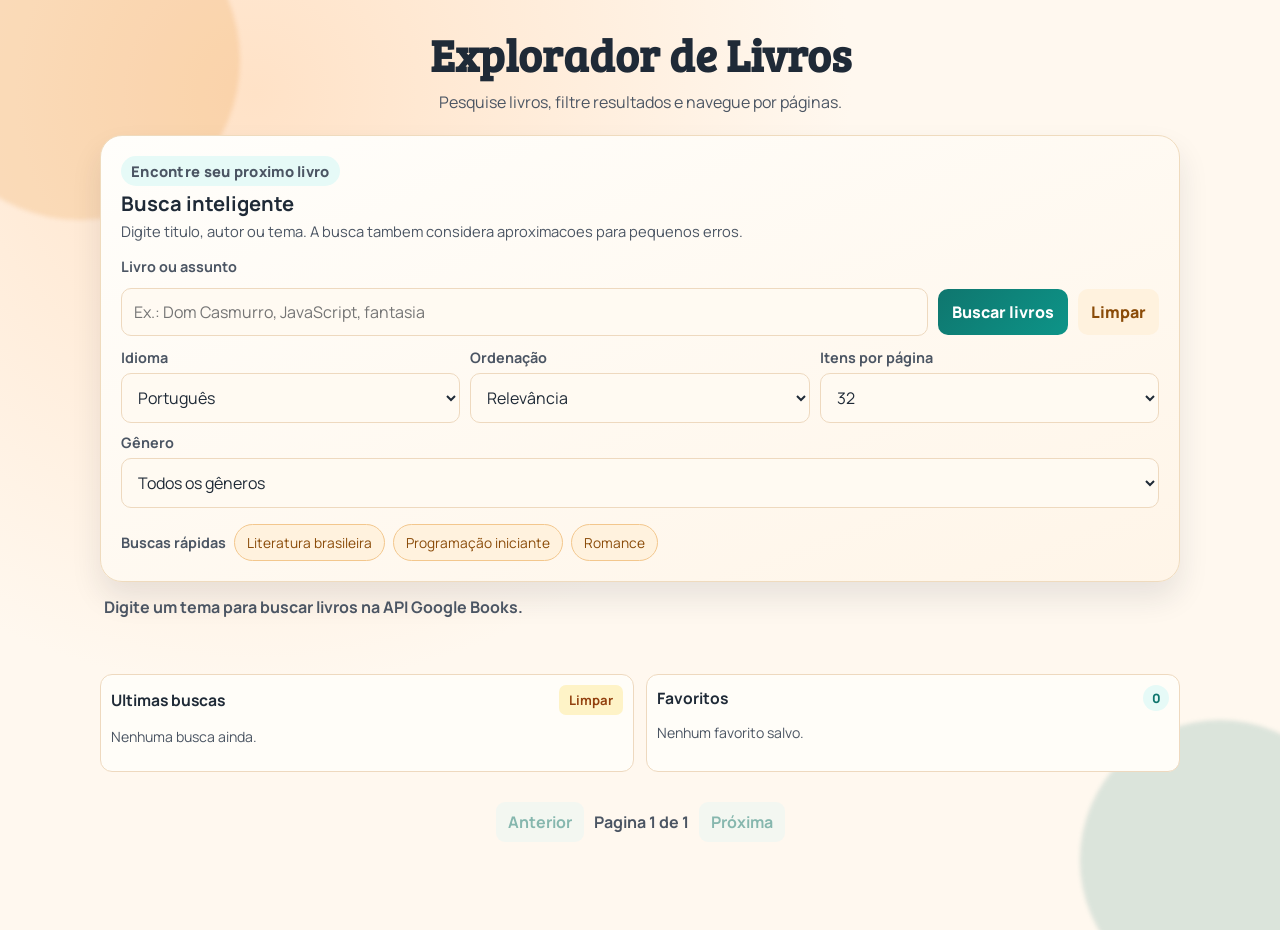
==== index.html @ 8e315799 "Initial commit" ====
<!--
  Este é o arquivo principal do site. Ele define toda a estrutura da página.
  Os comentários abaixo explicam cada parte para quem está começando em HTML.
-->
<!DOCTYPE html>
<!-- O atributo lang define o idioma principal da página -->
<html lang="pt-BR">
<head>
  <!-- Define o conjunto de caracteres para acentuação funcionar corretamente -->
  <meta charset="UTF-8">
  <!-- Faz o site se adaptar a celulares e tablets -->
  <meta name="viewport" content="width=device-width, initial-scale=1.0">
  <!-- Título que aparece na aba do navegador -->
  <title>Explorador de Livros</title>
  <!-- Importa o arquivo de estilos CSS -->
  <link rel="stylesheet" href="style.css">
</head>
<body>
  <!--
    O <main> é o conteúdo principal do site.
    Aqui dentro ficam todas as seções visíveis para o usuário.
  -->
  <main class="container">
    <!-- Cabeçalho com o título e subtítulo -->
    <header class="hero">
      <h1>Explorador de Livros</h1>
      <p class="subtitle">Pesquise livros, filtre resultados e navegue por p&aacute;ginas.</p>
    </header>

    <!-- Seção de busca: onde o usuário faz pesquisas -->
    <section class="search-panel" aria-label="Painel de busca">
      <div class="search-head">
        <p class="search-kicker">Encontre seu proximo livro</p>
        <h2>Busca inteligente</h2>
        <p>Digite titulo, autor ou tema. A busca tambem considera aproximacoes para pequenos erros.</p>
      </div>

      <!-- Formulário de busca -->
      <form id="searchForm" class="search-form">
        <!-- Campo de texto para digitar o que quer buscar -->
        <label class="field field-main" for="searchInput">Livro ou assunto</label>

        <!-- Linha com o campo de busca e botões -->
        <div class="query-row">
          <input type="text" id="searchInput" placeholder="Ex.: Dom Casmurro, JavaScript, fantasia" autocomplete="off">
          <button id="searchBtn" type="submit">Buscar livros</button>
          <button id="clearSearchBtn" class="clear-search-btn" type="button">Limpar</button>
        </div>

        <!-- Opções extras: idioma, ordenação, itens por página, gênero -->
        <div class="control-grid">
          <div class="control-item">
            <label class="field" for="languageSelect">Idioma</label>
            <select id="languageSelect">
              <option value="all">Todos</option>
              <option value="pt" selected>Portugu&ecirc;s</option>
              <option value="en">Ingl&ecirc;s</option>
              <option value="es">Espanhol</option>
            </select>
          </div>

          <div class="control-item">
            <label class="field" for="orderSelect">Ordena&ccedil;&atilde;o</label>
            <select id="orderSelect">
              <option value="relevance" selected>Relev&acirc;ncia</option>
              <option value="newest">Mais novos</option>
            </select>
          </div>

          <div class="control-item">
            <label class="field" for="limitSelect">Itens por p&aacute;gina</label>
            <select id="limitSelect">
              <option value="32" selected>32</option>
              <option value="64">64</option>
              <option value="128">128</option>
            </select>
          </div>

          <div class="control-item control-item-full">
            <label class="field" for="genreSelect">G&ecirc;nero</label>
            <select id="genreSelect">
              <option value="all" selected>Todos os g&ecirc;neros</option>
              <option value="Livros">Livros</option>
              <option value="Administracao, Negocios e Economia">Administra&ccedil;&atilde;o, Neg&oacute;cios e Economia</option>
              <option value="Arte, Cinema e Fotografia">Arte, Cinema e Fotografia</option>
              <option value="Artesanato, Casa e Estilo de Vida">Artesanato, Casa e Estilo de Vida</option>
              <option value="Autoajuda">Autoajuda</option>
              <option value="Biografias e Historias Reais">Biografias e Hist&oacute;rias Reais</option>
              <option value="Ciencias">Ci&ecirc;ncias</option>
              <option value="Computacao, Informatica e Midias Digitais">Computa&ccedil;&atilde;o, Inform&aacute;tica e M&iacute;dias Digitais</option>
              <option value="Cronicas, Humor e Entretenimento">Cr&ocirc;nicas, Humor e Entretenimento</option>
              <option value="Direito">Direito</option>
              <option value="Educacao, Referencia e Didaticos">Educa&ccedil;&atilde;o, Refer&ecirc;ncia e Did&aacute;ticos</option>
              <option value="Engenharia e Transporte">Engenharia e Transporte</option>
              <option value="Erotico">Er&oacute;tico</option>
              <option value="Esportes e Lazer">Esportes e Lazer</option>
              <option value="Fantasia, Horror e Ficcao Cientifica">Fantasia, Horror e Fic&ccedil;&atilde;o Cient&iacute;fica</option>
              <option value="Gastronomia e Culinaria">Gastronomia e Culin&aacute;ria</option>
              <option value="Historia">Hist&oacute;ria</option>
              <option value="HQs, Mangas e Graphic Novels">HQs, Mang&aacute;s e Graphic Novels</option>
              <option value="Infantil">Infantil</option>
              <option value="LGBTQ+">LGBTQ+</option>
              <option value="Literatura e Ficcao">Literatura e Fic&ccedil;&atilde;o</option>
              <option value="Medicina">Medicina</option>
              <option value="Policial, Suspense e Misterio">Policial, Suspense e Mist&eacute;rio</option>
              <option value="Politica, Filosofia e Ciencias Sociais">Pol&iacute;tica, Filosofia e Ci&ecirc;ncias Sociais</option>
              <option value="Religiao e Espiritualidade">Religi&atilde;o e Espiritualidade</option>
              <option value="Romance">Romance</option>
              <option value="Saude e Familia">Sa&uacute;de e Fam&iacute;lia</option>
              <option value="Turismo e Guias de Viagem">Turismo e Guias de Viagem</option>
              <option value="Livros Internacionais">Livros Internacionais</option>
              <option value="Jovens e Adolescentes">Jovens e Adolescentes</option>
            </select>
          </div>
        </div>
      </form>

      <!-- Sugestões de busca rápida (chips) -->
      <div class="suggestions" aria-label="Buscas r&aacute;pidas">
        <span class="suggestions-title">Buscas r&aacute;pidas</span>
        <button class="chip" type="button" data-query="literatura brasileira">Literatura brasileira</button>
        <button class="chip" type="button" data-query="programacao iniciante">Programa&ccedil;&atilde;o iniciante</button>
        <button class="chip" type="button" data-query="romance">Romance</button>
      </div>
    </section>

    <!-- Mensagem de status para o usuário (ex: erros, carregando, etc.) -->
    <p id="status" class="status" aria-live="polite"></p>
    <!-- Botão para tentar novamente em caso de erro -->
    <div class="status-actions">
      <button id="retryBtn" class="retry-btn" type="button" hidden>Tentar novamente</button>
    </div>

    <!-- Painéis laterais: histórico de buscas e favoritos -->
    <section class="mini-panels" aria-label="Recursos extras">
      <article class="mini-panel">
        <div class="mini-head">
          <h2>Ultimas buscas</h2>
          <button id="clearHistoryBtn" class="mini-action" type="button">Limpar</button>
        </div>
        <div id="historyList" class="mini-list"></div>
      </article>

      <article class="mini-panel">
        <div class="mini-head">
          <h2>Favoritos</h2>
          <span id="favoritesCount" class="counter">0</span>
        </div>
        <div id="favoritosList" class="mini-list"></div>
      </article>
    </section>

    <!-- Onde os resultados dos livros aparecem -->
    <section id="resultados" class="resultados" aria-label="Resultados da busca"></section>

    <!-- Navegação de páginas (paginação) -->
    <nav id="pagination" class="pagination" aria-label="Paginas de resultados">
      <button id="prevBtn" type="button">Anterior</button>
      <span id="pageInfo">P&aacute;gina 1</span>
      <button id="nextBtn" type="button">Pr&oacute;xima</button>
    </nav>
  </main>

  <!-- Modal (janela que aparece por cima) para mostrar detalhes do livro -->
  <div id="modalOverlay" class="modal-overlay" hidden>
    <div class="modal" role="dialog" aria-modal="true" aria-labelledby="modalTitle">
      <button id="modalClose" class="modal-close" type="button" aria-label="Fechar detalhes">&times;</button>
      <div class="modal-grid">
        <img id="modalCover" class="modal-cover" src="" alt="Capa do livro selecionado">
        <div class="modal-content">
          <p id="modalSource" class="modal-source"></p>
          <h2 id="modalTitle">Detalhes do livro</h2>
          <p id="modalAuthors" class="modal-meta"></p>
          <p id="modalYear" class="modal-meta"></p>
          <p id="modalPublisher" class="modal-meta"></p>
          <p id="modalLanguage" class="modal-meta"></p>
          <p id="modalCategories" class="modal-meta"></p>
          <p id="modalDescription" class="modal-description"></p>
          <a id="modalPreview" class="modal-preview" href="#" target="_blank" rel="noopener noreferrer">Abrir pagina do livro</a>
        </div>
      </div>
    </div>
  </div>

  <!-- Importa o arquivo JavaScript que faz o site funcionar -->
  <script src="script.js"></script>
</body>
</html>
---- style.css ----
/*
  Importa fontes do Google Fonts para usar no site.
  "Bree Serif" é usada nos títulos e "Manrope" no restante do texto.
*/
@import url("https://fonts.googleapis.com/css2?family=Bree+Serif&family=Manrope:wght@400;600;700;800&display=swap");

/*
  Variáveis CSS: facilitam trocar cores e temas do site.
  Você pode usar uma variável com var(--nome-da-variavel)
*/
:root {
  --bg-1: #fff8ef;
  --bg-2: #ffe2c7;
  --ink: #1f2a37;
  --ink-soft: #4b5563;
  --accent: #0f766e;
  --accent-2: #d97706;
  --surface: #ffffff;
  --surface-2: #fffaf2;
  --line: #eed9bf;
  --success: #0f766e;
  --danger: #b91c1c;
}

/*
  Faz com que o tamanho dos elementos inclua borda e padding.
  Ajuda a evitar bugs de layout.
*/
* {
  box-sizing: border-box;
}

/*
  Estilo geral do corpo da página: cor de fundo, fonte, etc.
  O background usa gradientes para dar um visual moderno.
*/
body {
  margin: 0;
  min-height: 100vh;
  font-family: "Manrope", sans-serif;
  color: var(--ink);
  background: radial-gradient(circle at 20% 10%, var(--bg-2), var(--bg-1) 45%), linear-gradient(120deg, #fff7ec 0%, #fffbf4 100%);
  position: relative;
  overflow-x: hidden;
}

/*
  Efeitos de "bolhas" coloridas no fundo da página.
  São só decorativos!
*/
body::before,
body::after {
  content: "";
  position: fixed;
  border-radius: 50%;
  z-index: -1;
  filter: blur(2px);
}

body::before {
  width: 320px;
  height: 320px;
  background: rgba(217, 119, 6, 0.15);
  top: -100px;
  left: -80px;
}

body::after {
  width: 280px;
  height: 280px;
  background: rgba(15, 118, 110, 0.15);
  bottom: -100px;
  right: -80px;
}

/*
  Centraliza o conteúdo principal e limita a largura máxima.
*/
.container {
  width: min(1080px, 92vw);
  margin: 30px auto 40px;
}

/*
  Seção do cabeçalho com título e subtítulo.
*/
.hero {
  text-align: center;
  margin-bottom: 22px;
  animation: fadeUp 0.5s ease;
}

/*
  Pequeno destaque visual, tipo "etiqueta".
*/
.tag {
  display: inline-block;
  margin: 0 0 10px;
  padding: 6px 10px;
  border-radius: 999px;
  background: rgba(15, 118, 110, 0.12);
  color: var(--accent);
  font-size: 0.85rem;
  font-weight: 700;
  letter-spacing: 0.02em;
}

/*
  Título principal do site.
*/
h1 {
  margin: 0;
  font-family: "Bree Serif", serif;
  font-size: clamp(2rem, 4vw, 2.8rem);
  line-height: 1.1;
}

/*
  Subtítulo do site.
*/
.subtitle {
  margin: 12px auto 0;
  max-width: 640px;
  color: var(--ink-soft);
}

/*
  Painel de busca: fundo, borda, sombra e arredondamento.
*/
.search-panel {
  background: linear-gradient(160deg, #fffefb 0%, #fff5e8 100%);
  border: 1px solid #efdbbe;
  border-radius: 22px;
  padding: 20px;
  box-shadow: 0 16px 30px rgba(31, 42, 55, 0.1);
  animation: fadeUp 0.65s ease;
}

/*
  Cabeçalho do painel de busca.
*/
.search-head {
  margin-bottom: 14px;
  display: grid;
  gap: 4px;
}

/*
  Destaque para "Encontre seu próximo livro".
*/
.search-kicker {
  margin: 0;
  width: fit-content;
  border-radius: 999px;
  padding: 5px 10px;
  background: #e6faf7;
  color: #0f766e;
  font-size: 0.78rem;
  font-weight: 800;
  letter-spacing: 0.02em;
}

/*
  Título da busca inteligente.
*/
.search-head h2 {
  margin: 0;
  font-size: 1.26rem;
}

/*
  Texto explicativo da busca.
*/
.search-head p {
  margin: 0;
  color: var(--ink-soft);
  font-size: 0.92rem;
}

/*
  Layout do formulário de busca.
*/
.search-form {
  display: grid;
  grid-template-columns: 1fr;
  gap: 12px;
}

/*
  Estilo dos rótulos dos campos do formulário.
*/
.field {
  font-size: 0.9rem;
  font-weight: 700;
  color: var(--ink-soft);
}

/*
  Rótulo principal do campo de busca.
*/
.field-main {
  margin-top: 2px;
}

/*
  Estilo básico para campos de texto, listas e botões.
*/
input,
select,
button {
  border: 1px solid var(--line);
  border-radius: 10px;
  font: inherit;
}

/*
  Campos de texto e listas: preenchimento, cor de fundo, etc.
*/
input,
select {
  width: 100%;
  padding: 12px;
  background: var(--surface-2);
  color: var(--ink);
}

/*
  Destaque ao focar (clicar ou tabular) em campos e botões.
*/
input:focus,
select:focus,
button:focus {
  outline: 2px solid rgba(15, 118, 110, 0.2);
  outline-offset: 2px;
}

/*
  Linha com campo de busca e botões.
*/
.query-row {
  display: grid;
  grid-template-columns: 1fr auto auto;
  gap: 10px;
  align-items: center;
}

/*
  Grade para os controles extras (idioma, ordenação, etc.).
*/
.control-grid {
  display: grid;
  grid-template-columns: 1fr 1fr 1fr;
  gap: 10px;
}

/*
  Cada item do grid de controles.
*/
.control-item {
  display: grid;
  gap: 6px;
}

/*
  Item que ocupa a linha inteira no grid.
*/
.control-item-full {
  grid-column: 1 / -1;
}

/*
  Botão principal de busca.
*/
#searchBtn {
  padding: 12px 14px;
  white-space: nowrap;
  border: none;
  background: linear-gradient(135deg, var(--accent), #0d9488);
  color: #ffffff;
  font-weight: 800;
  cursor: pointer;
  transition: transform 0.18s ease, box-shadow 0.18s ease;
}

/*
  Efeito ao passar o mouse no botão de busca.
*/
#searchBtn:hover {
  transform: translateY(-1px);
  box-shadow: 0 10px 18px rgba(15, 118, 110, 0.22);
}

/*
  Botão para limpar o campo de busca.
*/
.clear-search-btn {
  padding: 12px 13px;
  white-space: nowrap;
  border: none;
  background: #fff2de;
  color: #8a4b08;
  font-weight: 800;
  cursor: pointer;
}

/*
  Efeito ao passar o mouse no botão limpar.
*/
.clear-search-btn:hover {
  background: #ffe5bf;
}

/*
  Linha de sugestões rápidas de busca (chips).
*/
.suggestions {
  margin-top: 16px;
  display: flex;
  flex-wrap: wrap;
  gap: 8px;
  align-items: center;
  color: var(--ink-soft);
  font-size: 0.9rem;
}

/*
  Título das sugestões rápidas.
*/
.suggestions-title {
  font-weight: 700;
}

/*
  Botão "chip" de sugestão rápida.
*/
.chip {
  padding: 8px 12px;
  border: 1px solid #f3c78d;
  background: #fff2de;
  color: #8a4b08;
  border-radius: 999px;
  cursor: pointer;
  font-size: 0.86rem;
  transition: background 0.2s ease;
}

/*
  Efeito ao passar o mouse no chip.
*/
.chip:hover {
  background: #ffe7c8;
}

/*
  Mensagem de status para o usuário (ex: erro, sucesso, carregando).
*/
.status {
  min-height: 28px;
  margin: 14px 4px 4px;
  font-weight: 700;
  color: var(--ink-soft);
}

/*
  Área para botões de ação do status (ex: tentar novamente).
*/
.status-actions {
  min-height: 36px;
  margin: 0 4px 10px;
}

/*
  Botão para tentar novamente em caso de erro.
*/
.retry-btn {
  border: none;
  border-radius: 8px;
  padding: 8px 12px;
  background: #fef2f2;
  color: #b91c1c;
  font-weight: 700;
  cursor: pointer;
}

/*
  Painéis laterais: histórico e favoritos.
*/
.mini-panels {
  margin: 4px 0 12px;
  display: grid;
  grid-template-columns: 1fr 1fr;
  gap: 12px;
}

/*
  Cada painel lateral.
*/
.mini-panel {
  border: 1px solid var(--line);
  border-radius: 12px;
  background: #fffdf8;
  padding: 10px;
}

/*
  Cabeçalho dos painéis laterais.
*/
.mini-head {
  display: flex;
  justify-content: space-between;
  align-items: center;
  gap: 8px;
  margin-bottom: 8px;
}

/*
  Título do painel lateral.
*/
.mini-head h2 {
  margin: 0;
  font-size: 0.98rem;
}

/*
  Botão de ação do painel lateral (ex: limpar histórico).
*/
.mini-action {
  border: none;
  background: #fef3c7;
  color: #92400e;
  border-radius: 7px;
  padding: 6px 10px;
  font-size: 0.82rem;
  font-weight: 700;
  cursor: pointer;
}

/*
  Contador de favoritos.
*/
.counter {
  display: inline-grid;
  place-items: center;
  min-width: 26px;
  height: 26px;
  padding: 0 8px;
  border-radius: 999px;
  background: #e6faf7;
  color: #0f766e;
  font-size: 0.8rem;
  font-weight: 800;
}

/*
  Lista de histórico ou favoritos.
*/
.mini-list {
  min-height: 38px;
  display: flex;
  flex-wrap: wrap;
  gap: 8px;
}

/*
  Dica ou mensagem auxiliar.
*/
.hint {
  margin: 4px 0;
  color: var(--ink-soft);
  font-size: 0.88rem;
}

/*
  Botão de histórico e item de favorito.
*/
.history-item,
.favorite-item {
  border: 1px solid #f3c78d;
  background: #fff2de;
  color: #8a4b08;
  border-radius: 999px;
  padding: 6px 10px;
  font-size: 0.82rem;
  cursor: pointer;
}

/*
  Estilo extra para o item de favorito.
*/
.favorite-item {
  display: inline-flex;
  align-items: center;
  gap: 6px;
}

/*
  Botão para remover favorito.
*/
.remove-fav {
  border: none;
  width: 18px;
  height: 18px;
  border-radius: 999px;
  background: #fde68a;
  color: #7c2d12;
  cursor: pointer;
  font-size: 0.72rem;
  padding: 0;
}

/*
  Cor para status de erro.
*/
.status.error {
  color: var(--danger);
}

/*
  Cor para status de sucesso.
*/
.status.success {
  color: var(--success);
}

/*
  Grade onde aparecem os resultados dos livros.
*/
.resultados {
  margin-top: 10px;
  display: grid;
  grid-template-columns: repeat(auto-fill, minmax(220px, 1fr));
  gap: 14px;
}

/*
  Cartão de cada livro.
*/
.livro {
  background: var(--surface);
  border: 1px solid var(--line);
  border-radius: 14px;
  overflow: hidden;
  box-shadow: 0 8px 16px rgba(0, 0, 0, 0.06);
  display: flex;
  flex-direction: column;
  animation: cardIn 0.35s ease;
}

/*
  Imagem de capa do livro.
*/
.livro-thumb {
  width: 100%;
  height: 220px;
  object-fit: cover;
  background: #f6efe5;
}

/*
  Área de conteúdo do cartão do livro.
*/
.livro-conteudo {
  padding: 12px;
  display: grid;
  gap: 7px;
}

/*
  Título do livro no cartão.
*/
.livro h3 {
  margin: 0;
  font-size: 1.02rem;
  line-height: 1.25;
}

/*
  Informações extras do livro (autor, ano, etc.).
*/
.meta {
  margin: 0;
  font-size: 0.9rem;
  color: var(--ink-soft);
}

/*
  Link para preview do livro.
*/
.livro a {
  margin-top: 4px;
  width: fit-content;
  text-decoration: none;
  color: #ffffff;
  background: var(--accent-2);
  border-radius: 8px;
  padding: 7px 10px;
  font-size: 0.84rem;
  font-weight: 700;
}

/*
  Efeito ao passar o mouse no link do preview.
*/
.livro a:hover {
  filter: brightness(1.05);
}

/*
  Área dos botões de ação do livro (detalhes, favorito, preview).
*/
.livro-acoes {
  display: flex;
  gap: 8px;
  flex-wrap: wrap;
}

/*
  Botão para abrir detalhes do livro.
*/
.detalhes-btn {
  border: none;
  border-radius: 8px;
  padding: 7px 10px;
  font-size: 0.84rem;
  font-weight: 700;
  color: #ffffff;
  background: #1f2a37;
  cursor: pointer;
}

/*
  Efeito ao passar o mouse no botão de detalhes.
*/
.detalhes-btn:hover {
  background: #111827;
}

/*
  Botão para favoritar/desfavoritar livro.
*/
.fav-btn {
  border: none;
  border-radius: 8px;
  padding: 7px 10px;
  font-size: 0.84rem;
  font-weight: 700;
  color: #8a4b08;
  background: #fff2de;
  cursor: pointer;
}

/*
  Estilo do botão quando o livro está favoritado.
*/
.fav-btn.ativo {
  color: #ffffff;
  background: #d97706;
}

/*
  Efeito de "skeleton loading" (carregando) nos cards.
*/
.skeleton {
  border-radius: 10px;
  background: linear-gradient(90deg, #f4ecdf 25%, #fff5e6 50%, #f4ecdf 75%);
  background-size: 200% 100%;
  animation: shimmer 1.2s infinite;
}

/*
  Skeleton da imagem do livro.
*/
.skeleton-thumb {
  height: 220px;
}

/*
  Skeleton das linhas de texto.
*/
.skeleton-line {
  height: 12px;
  margin: 8px 12px;
}

/*
  Skeleton de linha curta.
*/
.skeleton-line.short {
  width: 60%;
}

/*
  Área de paginação (próxima/anterior).
*/
.pagination {
  margin: 18px 0 8px;
  display: flex;
  justify-content: center;
  align-items: center;
  gap: 10px;
}

/*
  Botões de paginação.
*/
.pagination button {
  border: none;
  border-radius: 9px;
  background: #e7f6f4;
  color: #0f766e;
  font-weight: 700;
  padding: 9px 12px;
  cursor: pointer;
}

/*
  Botão de paginação desabilitado.
*/
.pagination button:disabled {
  opacity: 0.5;
  cursor: not-allowed;
}

/*
  Informação da página atual.
*/
#pageInfo {
  font-weight: 700;
  color: var(--ink-soft);
}

/*
  Fundo escuro do modal de detalhes.
*/
.modal-overlay {
  position: fixed;
  inset: 0;
  background: rgba(15, 23, 42, 0.58);
  backdrop-filter: blur(3px);
  display: grid;
  place-items: center;
  padding: 16px;
  z-index: 40;
}

/*
  Esconde o modal quando não está ativo.
*/
.modal-overlay[hidden] {
  display: none !important;
}

/*
  Janela de detalhes do livro (modal).
*/
.modal {
  width: min(860px, 100%);
  max-height: 92vh;
  overflow-y: auto;
  background: #fffdf8;
  border-radius: 16px;
  border: 1px solid var(--line);
  box-shadow: 0 18px 40px rgba(0, 0, 0, 0.24);
  position: relative;
  animation: fadeUp 0.2s ease;
}

/*
  Botão para fechar o modal.
*/
.modal-close {
  position: absolute;
  top: 10px;
  right: 10px;
  width: 36px;
  height: 36px;
  border: none;
  border-radius: 999px;
  background: #fff2de;
  color: #7c2d12;
  font-size: 1.4rem;
  cursor: pointer;
}

/*
  Layout do conteúdo do modal (imagem + texto).
*/
.modal-grid {
  display: grid;
  grid-template-columns: 240px 1fr;
  gap: 18px;
  padding: 20px;
}

/*
  Imagem de capa no modal.
*/
.modal-cover {
  width: 100%;
  border-radius: 10px;
  border: 1px solid var(--line);
  object-fit: cover;
  background: #f6efe5;
}

/*
  Área de texto do modal.
*/
.modal-content {
  display: grid;
  gap: 8px;
  align-content: start;
}

/*
  Fonte do livro no modal.
*/
.modal-source {
  margin: 0;
  width: fit-content;
  border-radius: 999px;
  padding: 5px 9px;
  font-size: 0.76rem;
  font-weight: 800;
  color: #0f766e;
  background: #e6faf7;
}

/*
  Título do livro no modal.
*/
.modal-content h2 {
  margin: 0;
  font-family: "Bree Serif", serif;
  font-size: 1.65rem;
  line-height: 1.2;
}

/*
  Informações extras e descrição no modal.
*/
.modal-meta,
.modal-description {
  margin: 0;
  color: var(--ink-soft);
  line-height: 1.45;
}

/*
  Descrição do livro no modal.
*/
.modal-description {
  margin-top: 4px;
}

/*
  Link para preview do livro no modal.
*/
.modal-preview {
  margin-top: 6px;
  width: fit-content;
  text-decoration: none;
  color: #ffffff;
  background: #0f766e;
  border-radius: 8px;
  padding: 8px 12px;
  font-size: 0.9rem;
  font-weight: 700;
}

/*
  Estilo do link de preview quando está desabilitado.
*/
.modal-preview.disabled {
  opacity: 0.55;
  pointer-events: none;
}

/*
  Animação de "subir" ao aparecer.
*/
@keyframes fadeUp {
  from {
    opacity: 0;
    transform: translateY(10px);
  }

  to {
    opacity: 1;
    transform: translateY(0);
  }
}

/*
  Animação de entrada dos cards de livro.
*/
@keyframes cardIn {
  from {
    opacity: 0;
    transform: translateY(8px) scale(0.98);
  }

  to {
    opacity: 1;
    transform: translateY(0) scale(1);
  }
}

/*
  Animação do efeito skeleton.
*/
@keyframes shimmer {
  from {
    background-position: 200% 0;
  }

  to {
    background-position: -200% 0;
  }
}

/*
  Responsividade: adapta o layout para telas pequenas (celular/tablet).
*/
@media (max-width: 760px) {
  .container {
    margin-top: 20px;
  }

  .search-panel {
    padding: 14px;
  }

  .query-row {
    grid-template-columns: 1fr;
  }

  .control-grid {
    grid-template-columns: 1fr;
  }

  .resultados {
    grid-template-columns: 1fr;
  }

  .mini-panels {
    grid-template-columns: 1fr;
  }

  .livro-thumb {
    height: 200px;
  }

  .modal-grid {
    grid-template-columns: 1fr;
  }

  .modal-cover {
    max-width: 220px;
  }
}
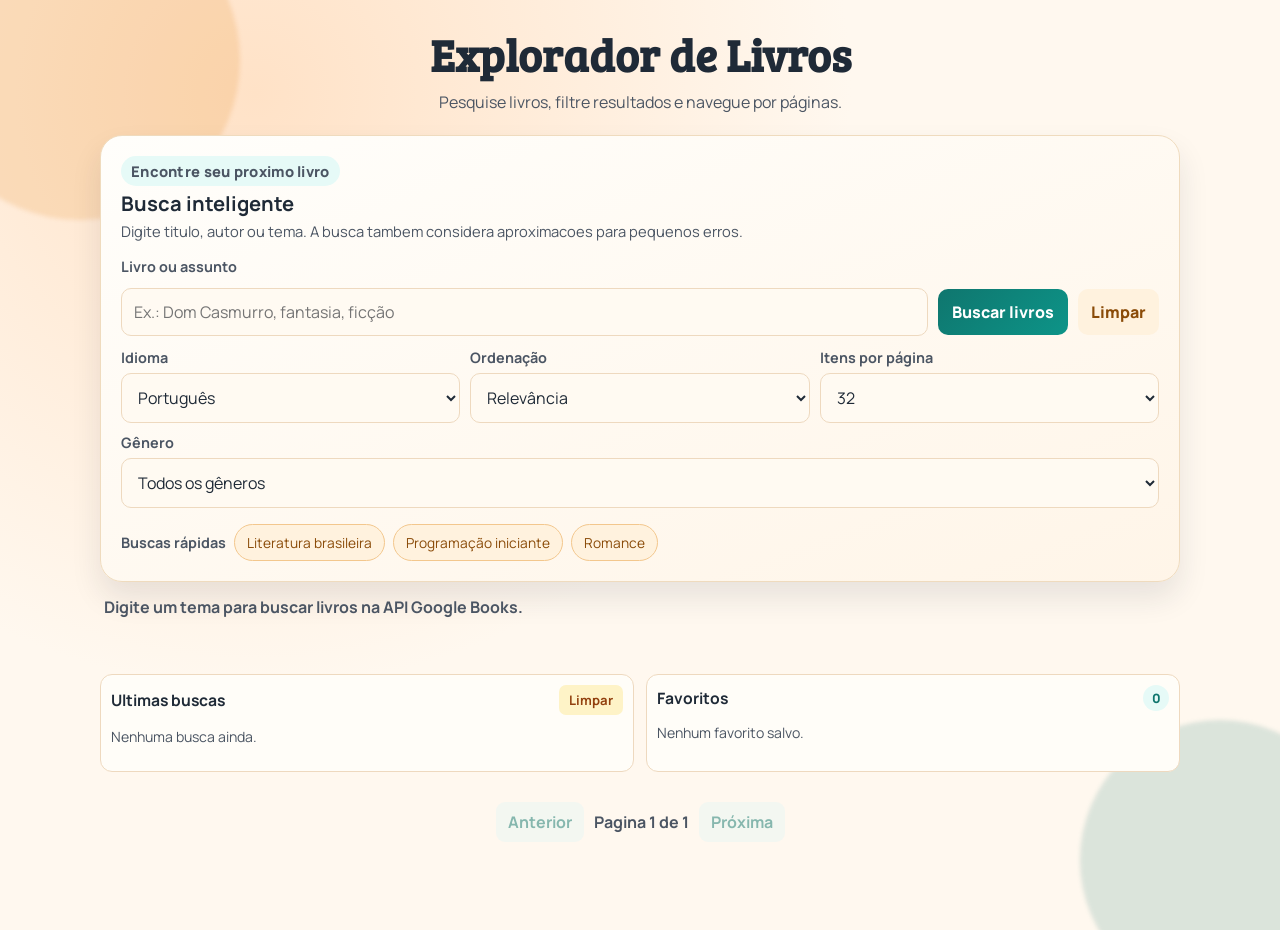
==== commit 9113d655: "Atualização do site" ====
--- a/index.html
+++ b/index.html
@@ -42,7 +42,7 @@
 
         <!-- Linha com o campo de busca e botões -->
         <div class="query-row">
-          <input type="text" id="searchInput" placeholder="Ex.: Dom Casmurro, JavaScript, fantasia" autocomplete="off">
+          <input type="text" id="searchInput" placeholder="Ex.: Dom Casmurro, fantasia, ficção" autocomplete="off">
           <button id="searchBtn" type="submit">Buscar livros</button>
           <button id="clearSearchBtn" class="clear-search-btn" type="button">Limpar</button>
         </div>
